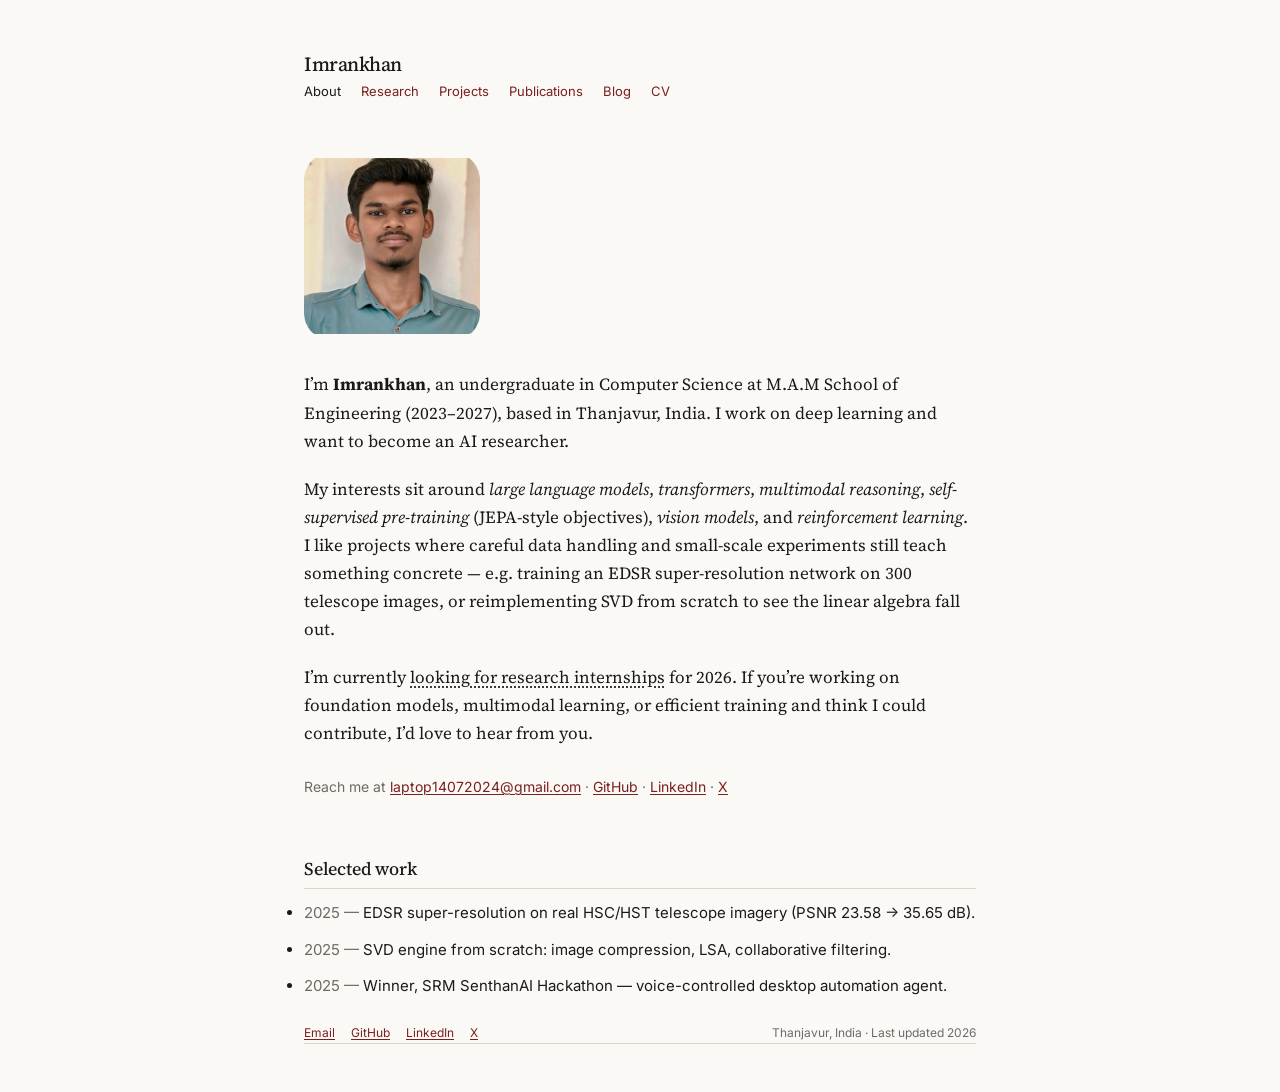
==== index.html @ 59f5d12b "push" ====
<!DOCTYPE html>
<html lang="en">
<head>
    <meta charset="UTF-8">
    <meta name="viewport" content="width=device-width, initial-scale=1.0">
    <title>About</title>
    <link rel="stylesheet" href="styles.css">
    <link rel="preconnect" href="https://fonts.googleapis.com">
    <link rel="preconnect" href="https://fonts.gstatic.com" crossorigin>
    <link href="https://fonts.googleapis.com/css2?family=Source+Serif+4:opsz,wght@8..60,400;8..60,500;8..60,600&family=Inter:wght@400;500&family=JetBrains+Mono:wght@400&display=swap" rel="stylesheet">
    <link rel="icon" href="my_code_imge.png" type="image/png">
</head>
<body>
    <div class="min-h-screen">
        <div class="layout-wrapper">
            <header></header>
            
            <main>
                <section class="space-y-5" id="bio-section">
                    <img src="imrankhan.png" alt="Imrankhan" class="w-44 h-44 rounded-xl object-cover mb-2" id="profile-img" onerror="this.style.display='none';">
                    <!-- Bio paragraphs will be dynamically inserted here -->
                </section>

                <section class="mt-14">
                    <h2 class="font-serif text-lg mb-3 pb-1 rule">Selected work</h2>
                    <ul class="space-y-3 font-sans text-[15px]" id="selected-work-list">
                        <!-- Selected works will be dynamically inserted here -->
                    </ul>
                </section>
            </main>
            
            <footer></footer>
        </div>
    </div>
    
    <script src="data.js"></script>
    <script src="layout.js"></script>
    <script>
        document.addEventListener("DOMContentLoaded", () => {
            const profile = window.PORTFOLIO_DATA.profile;
            const selectedWork = window.PORTFOLIO_DATA.selectedWork;
            
            // 1. Render Bio Paragraphs
            const bioSection = document.getElementById("bio-section");
            profile.bio.forEach(para => {
                const p = document.createElement("p");
                p.innerHTML = para;
                bioSection.appendChild(p);
            });

            // Add reach contact paragraph
            const contactP = document.createElement("p");
            contactP.className = "font-sans text-[14px] text-muted-foreground pt-2";
            contactP.innerHTML = `
                Reach me at <a href="mailto:${profile.email}">${profile.email}</a> · 
                <a href="${profile.github}" target="_blank" rel="noreferrer">GitHub</a> · 
                <a href="${profile.linkedin}" target="_blank" rel="noreferrer">LinkedIn</a> · 
                <a href="${profile.twitter}" target="_blank" rel="noreferrer">X</a>
            `;
            bioSection.appendChild(contactP);

            // 2. Render Selected Work
            const workList = document.getElementById("selected-work-list");
            selectedWork.forEach(item => {
                const li = document.createElement("li");
                li.innerHTML = `<span class="text-muted-foreground">${item.year} —</span> ${item.text}`;
                workList.appendChild(li);
            });
        });
    </script>
</body>
</html>
---- styles.css ----
/* CSS Design System for Personal Research Portfolio */
/* Recreates the styling from the original site without build dependencies */

:root {
  --background: #faf9f6;
  --foreground: #1a1a1a;
  --muted: #f0efe9;
  --muted-foreground: #6b6b66;
  --accent: #7a1f1f;
  --border: #e5e3db;
  --rule: #d8d6cc;
  
  --font-serif: "Source Serif 4", "Source Serif Pro", Georgia, serif;
  --font-sans: "Inter", ui-sans-serif, system-ui, sans-serif;
  --font-mono: "JetBrains Mono", ui-monospace, monospace;
}

/* Base Styles */
html {
  font-family: var(--font-serif);
  color: var(--foreground);
  background: var(--background);
  -webkit-font-smoothing: antialiased;
  text-rendering: optimizeLegibility;
}

body {
  background: var(--background);
  color: var(--foreground);
  font-size: 17px;
  line-height: 1.65;
  margin: 0;
  padding: 0;
}

a {
  color: var(--accent);
  text-decoration: underline;
  text-decoration-thickness: 1px;
  text-underline-offset: 2px;
}

a:hover {
  color: var(--foreground);
}

h1, h2, h3, h4 {
  font-family: var(--font-serif);
  font-weight: 500;
  letter-spacing: -0.01em;
  color: var(--foreground);
  margin-top: 0;
  margin-bottom: 0;
}

code, pre, .font-mono {
  font-family: var(--font-mono);
  font-size: 0.9em;
}

/* Layout Utilities */
.min-h-screen {
  min-height: 100vh;
}

.layout-wrapper {
  margin-left: auto;
  margin-right: auto;
  max-width: 720px;
  padding: 3rem 1.5rem;
  box-sizing: border-box;
}

/* Navigation logo & links */
.logo {
  color: var(--foreground) !important;
  text-decoration: none !important;
  font-family: var(--font-serif);
  font-size: 1.25rem; /* text-xl */
  font-weight: 500;
  letter-spacing: -0.025em; /* tracking-tight */
}

.nav-link {
  text-decoration: none !important;
  color: var(--accent) !important;
  font-size: 13px; /* text-[13px] */
}

.nav-link:hover,
.nav-link.active {
  color: var(--foreground) !important;
}

/* Spacing Utilities */
.mb-14 { margin-bottom: 3.5rem; }
.mt-14 { margin-top: 3.5rem; }
.mt-10 { margin-top: 2.5rem; }
.mt-12 { margin-top: 3rem; }
.mb-8  { margin-bottom: 2rem; }
.mb-6  { margin-bottom: 1.5rem; }
.mb-4  { margin-bottom: 1rem; }
.mb-3  { margin-bottom: 0.75rem; }
.mb-2  { margin-bottom: 0.5rem; }
.mb-1  { margin-bottom: 0.25rem; }
.pb-1  { padding-bottom: 0.25rem; }
.pb-2  { padding-bottom: 0.5rem; }
.pt-2  { padding-top: 0.5rem; }
.pt-6  { padding-top: 1.5rem; }

.space-y-1 > * + * { margin-top: 0.25rem; }
.space-y-2 > * + * { margin-top: 0.5rem; }
.space-y-3 > * + * { margin-top: 0.75rem; }
.space-y-5 > * + * { margin-top: 1.25rem; }
.space-y-6 > * + * { margin-top: 1.5rem; }
.space-y-7 > * + * { margin-top: 1.75rem; }
.space-y-10 > * + * { margin-top: 2.5rem; }

/* Text Utilities */
.font-sans { font-family: var(--font-sans); }
.font-mono { font-family: var(--font-mono); }
.font-medium { font-weight: 500; }
.text-muted-foreground { color: var(--muted-foreground); }
.text-xl { font-size: 1.25rem; }
.text-lg { font-size: 1.125rem; }
.text-\[12px\] { font-size: 12px; }
.text-\[13px\] { font-size: 13px; }
.text-\[14px\] { font-size: 14px; }
.text-\[14\.5px\] { font-size: 14.5px; }
.text-\[15px\] { font-size: 15px; }
.text-\[15\.5px\] { font-size: 15.5px; }
.text-\[19px\] { font-size: 19px; }
.text-\[20px\] { font-size: 20px; }
.text-\[26px\] { font-size: 26px; }
.text-\[28px\] { font-size: 28px; }
.tracking-tight { letter-spacing: -0.025em; }
.tracking-wide { letter-spacing: 0.05em; }
.uppercase { text-transform: uppercase; }

/* Border rules & decorators */
.rule {
  border-bottom: 1px solid var(--rule);
}

.dotted-underline {
  text-decoration: underline;
  text-decoration-style: dotted;
  text-underline-offset: 4px;
}

/* Element wrappers */
.w-44 { width: 11rem; }
.h-44 { height: 11rem; }
.rounded-xl { border-radius: 0.75rem; }
.object-cover { object-fit: cover; }

/* Flex & Grid layouts */
.flex { display: flex; }
.flex-wrap { flex-wrap: wrap; }
.items-baseline { align-items: baseline; }
.justify-between { justify-content: space-between; }
.gap-x-5 { column-gap: 1.25rem; }
.gap-x-4 { column-gap: 1rem; }
.gap-y-1 { row-gap: 0.25rem; }
.gap-y-2 { row-gap: 0.5rem; }
.ml-auto { margin-left: auto; }

.grid { display: grid; }
.grid-cols-\[130px_1fr\] { grid-template-columns: 130px 1fr; }

.list-disc { list-style-type: disc; }
.list-decimal { list-style-type: decimal; }
.pl-5 { padding-left: 1.25rem; }

/* CSS Reset and default overrides */
p {
  margin-top: 0;
  margin-bottom: 0;
}
ul, ol {
  margin-top: 0;
  margin-bottom: 0;
  padding-left: 0;
}
dl {
  margin: 0;
}
dt {
  font-weight: normal;
}
dd {
  margin-left: 0;
}
li {
  padding-left: 0;
}
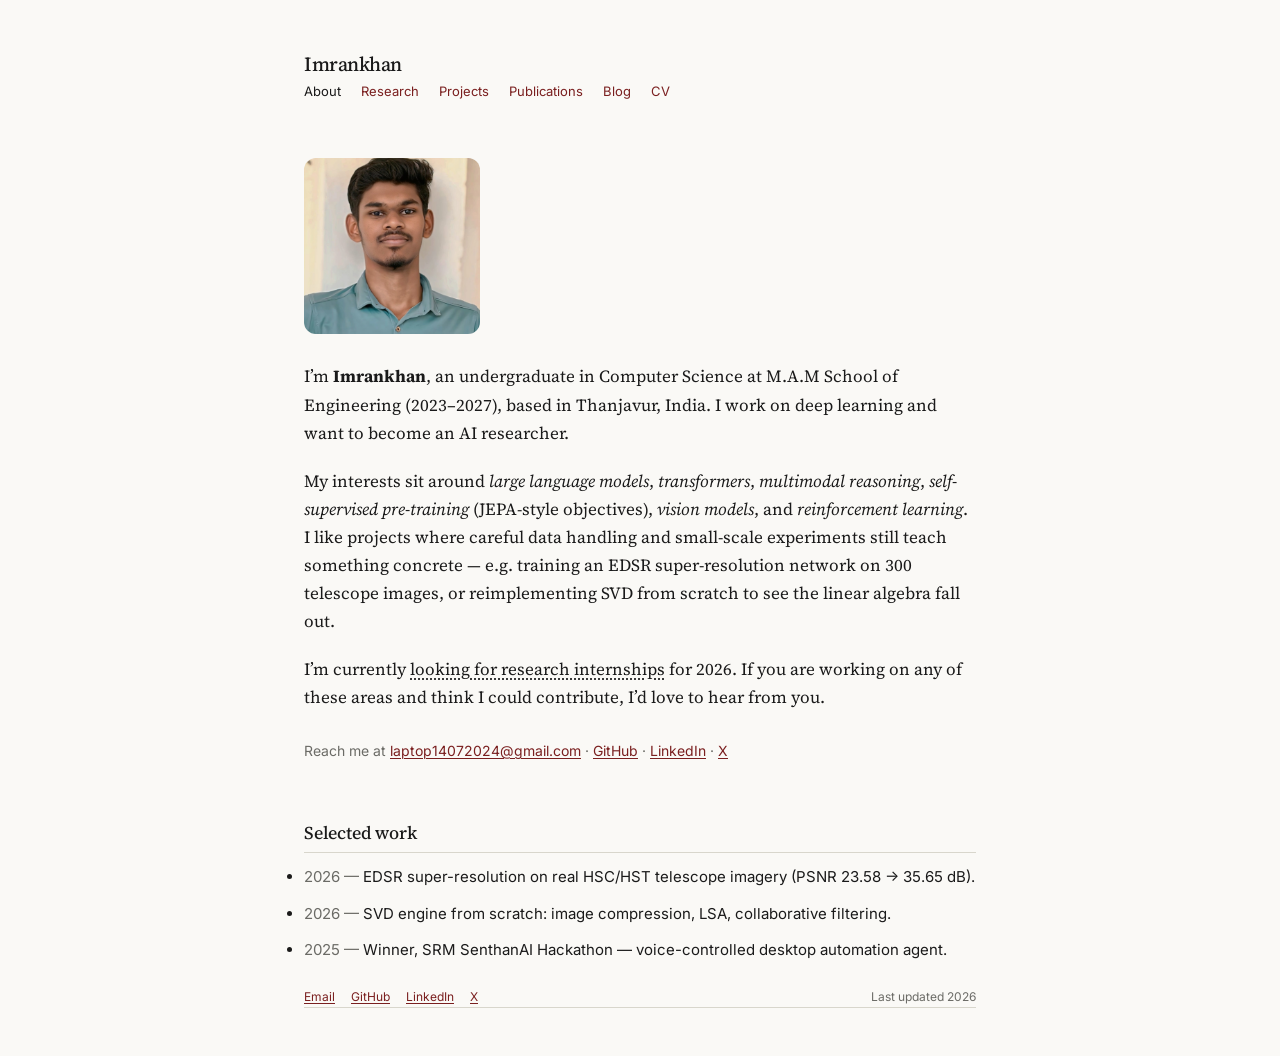
==== commit 59162dfd: "-Add transformer from scratch blog - Updated CSS styles for improved markdown post" ====
--- a/index.html
+++ b/index.html
@@ -17,8 +17,13 @@
             
             <main>
                 <section class="space-y-5" id="bio-section">
-                    <img src="imrankhan.png" alt="Imrankhan" class="w-44 h-44 rounded-xl object-cover mb-2" id="profile-img" onerror="this.style.display='none';">
-                    <!-- Bio paragraphs will be dynamically inserted here -->
+                    <img
+                    src="imrankhan.jpg"
+                    alt="Imrankhan"
+                    class="w-44 h-44 rounded-xl object-cover"
+                    id="profile-img"
+                    onerror="this.style.display='none';"
+                    />
                 </section>
 
                 <section class="mt-14">
--- a/styles.css
+++ b/styles.css
@@ -194,3 +194,104 @@
 li {
   padding-left: 0;
 }
+
+/* Markdown Post Typography Styling */
+.markdown-body p {
+  margin-top: 1rem;
+  margin-bottom: 1rem;
+  line-height: 1.7;
+}
+
+.markdown-body h1, .markdown-body h2, .markdown-body h3, .markdown-body h4 {
+  margin-top: 2rem;
+  margin-bottom: 0.75rem;
+  font-weight: 500;
+  line-height: 1.3;
+}
+
+.markdown-body h1 { font-size: 1.5rem; }
+.markdown-body h2 { font-size: 1.3rem; border-bottom: 1px solid var(--border); padding-bottom: 0.3rem; }
+.markdown-body h3 { font-size: 1.15rem; }
+.markdown-body h4 { font-size: 1rem; }
+
+.markdown-body ul {
+  list-style-type: disc;
+  padding-left: 1.5rem;
+  margin-top: 0.75rem;
+  margin-bottom: 0.75rem;
+}
+
+.markdown-body ol {
+  list-style-type: decimal;
+  padding-left: 1.5rem;
+  margin-top: 0.75rem;
+  margin-bottom: 0.75rem;
+}
+
+.markdown-body li {
+  margin-bottom: 0.4rem;
+}
+
+.markdown-body blockquote {
+  margin: 1.25rem 0;
+  padding: 0.5rem 1rem;
+  color: var(--muted-foreground);
+  border-left: 3px solid var(--accent);
+  background: var(--muted);
+  border-radius: 0 4px 4px 0;
+}
+
+.markdown-body p code,
+.markdown-body li code {
+  background-color: var(--muted);
+  color: var(--accent);
+  padding: 0.15em 0.4em;
+  border-radius: 4px;
+  font-family: var(--font-mono);
+  font-size: 0.88em;
+}
+
+.markdown-body pre {
+  background-color: #1e1e1e !important;
+  color: #d4d4d4;
+  border: 1px solid #333333;
+  padding: 1.2rem;
+  border-radius: 8px;
+  overflow-x: auto;
+  margin: 1.5rem 0;
+  font-family: var(--font-mono);
+  font-size: 0.9em;
+  line-height: 1.5;
+}
+
+.markdown-body pre code {
+  background: transparent !important;
+  color: inherit !important;
+  padding: 0 !important;
+  border-radius: 0 !important;
+  font-size: 1em !important;
+}
+
+.markdown-body .hljs {
+  background: transparent !important;
+}
+
+.markdown-body .katex-display {
+  overflow-x: auto;
+  overflow-y: hidden;
+  padding: 0.75rem 0;
+  margin: 1.5rem 0;
+}
+
+.markdown-body hr {
+  border: none;
+  border-top: 1px solid var(--rule);
+  margin: 2rem 0;
+}
+
+.markdown-body img {
+  max-width: 100%;
+  height: auto;
+  border-radius: 6px;
+  margin: 1rem 0;
+}
